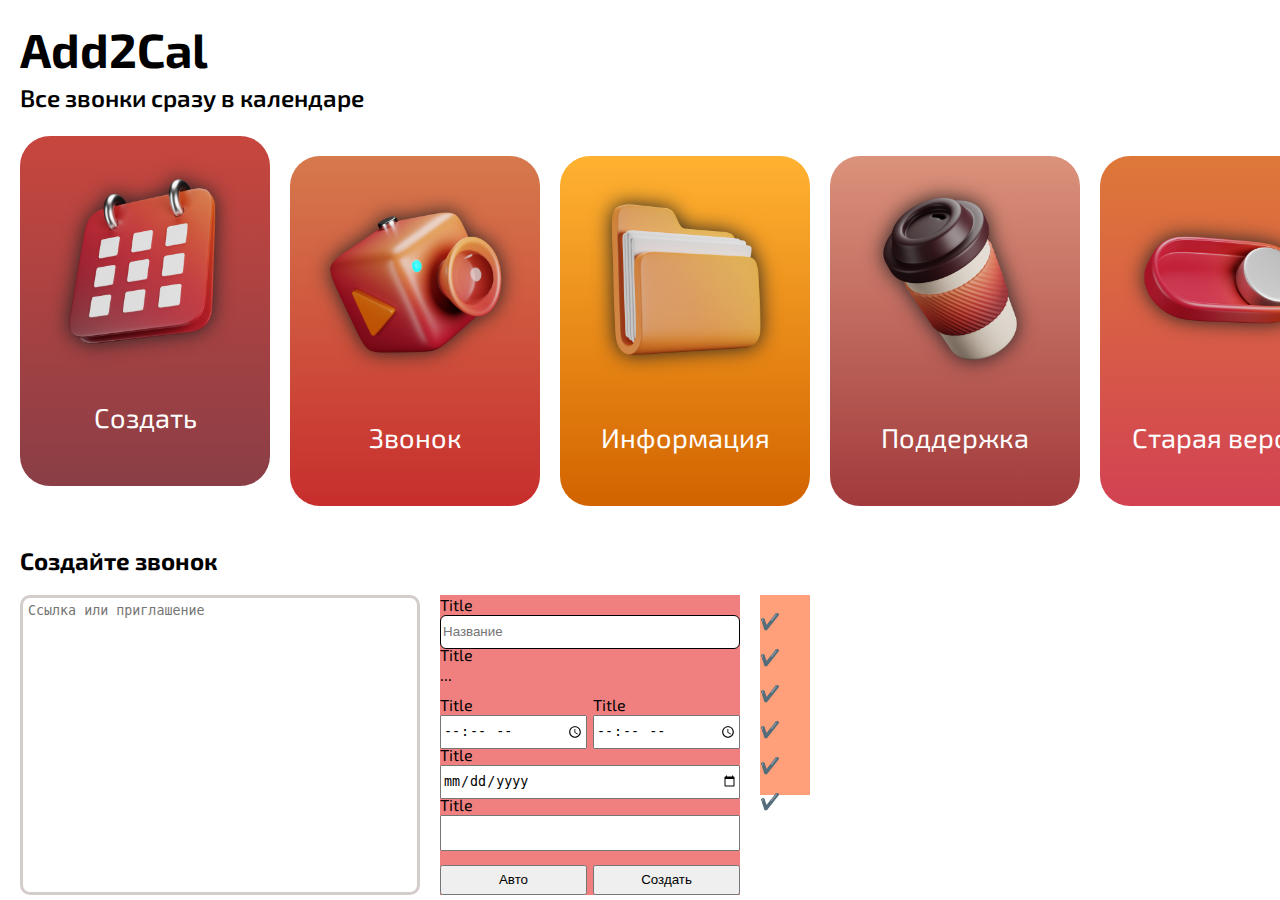
==== index.html @ 23353817 "start form markup" ====
<!DOCTYPE html>
<html lang="en">
  <head>
    <meta charset="UTF-8">
    <meta http-equiv="X-UA-Compatible" content="IE=edge">
    <meta name="viewport" content="width=device-width, initial-scale=1">
    <title>Add2Call</title>
    <link rel="stylesheet" href="css/style.css">
    <link rel="stylesheet" href="css/indexPage.css">

    <link rel="preconnect" href="https://fonts.googleapis.com">
    <link rel="preconnect" href="https://fonts.gstatic.com" crossorigin>
    <link href="https://fonts.googleapis.com/css2?family=Alegreya:wght@400;600&family=Exo+2:wght@400;700&display=swap" rel="stylesheet">

    <link rel="apple-touch-icon" sizes="180x180" href="favicon/apple-touch-icon.png">
    <link rel="icon" type="image/png" sizes="32x32" href="favicon/favicon-32x32.png">
    <link rel="icon" type="image/png" sizes="16x16" href="favicon/favicon-16x16.png">
    <link rel="manifest" href="favicon/site.webmanifest">
  </head>
  <body>
    <header>
      <h1 class="title">Add2Cal</h1>
      <p class="subtitle">Все звонки сразу в календаре</p>
    </header>

    <nav class="boxesScroll">
      <div class="box boxCreate">
        <img class="boxImg" src="images/icons/calender.png" alt="">
        <p>Создать</p>
      </div>

      <div class="box boxCall">
        <img class="boxImg" src="images/icons/video.png" alt="">
        <p>Звонок</p>
      </div>

      <div class="box boxInfo">
        <img class="boxImg" src="images/icons/folder.png" alt="">
        <p>Информация</p>
      </div>

      <div class="box boxSupport">
        <img class="boxImg" src="images/icons/takeaway.png" alt="">
        <p>Поддержка</p>
      </div>

      <div class="box boxSwitch">
        <img class="boxImg" src="images/icons/toggle.png" alt="">
        <p>Старая версия</p>
      </div>
    </nav>

    <div class="container containerCreate">
      <h2>Создайте звонок</h2>
      <div class="createFlexBox">
        <div class="createTextarea">
          <textarea class="textareaLink" rows="5" placeholder="Ссылка или приглашение"></textarea>
        </div>

        <div class="createForm">

          <div class="formTitle">
            <p class="formTitle_title">Title</p>
            <input class="formTitle_input" type="text" placeholder="Название">
          </div>
          
          <div class="formLink">
            <p class="formLink_title">Title</p>
            <p class="formLink_link">...</p>
          </div>

          <div class="formTime">
            <p class="formTime_title_start">Title</p>
            <p class="formTime_title_end">Title</p>
            <input class="formTime_input_start" type="time">
            <input class="formTime_input_end"type="time">
          </div>

          <div class="formDate">
            <p class="formDate_title">Title</p>
            <input class="formDate_input" type="date">
          </div>

          <div class="formTimezone">
            <p class="formTimezone_title">Title</p>
            <input class="formTimezone_input" list="timezones"/>
            <datalist id="timezones">
              <option value="Chrome">
              <option value="Firefox">
              <option value="Internet Explorer">
              <option value="Opera">
              <option value="Safari">
              <option value="Microsoft Edge">
            </datalist>
          </div>
          
          <div class="formField">
            <p class="formField_title"></p>
            <div class="formField_buttons">
              <button onclick="cancel()" class="button is-warning is-light">Авто</button>
              <button onclick="create()" class="button is-warning">Создать</button>
            </div>
          </div>
          
        </div>

        <div class="formCheck">
          <p>✔️</p>
          <p>✔️</p>
          <p>✔️</p>
          <p>✔️</p>
          <p>✔️</p>
          <p>✔️</p>
        </div>
      </div>
    </div>

    <div class="container containerCall">
      <p>Call</p>
    </div>

    <div class="container containerInfo">
      <p>Info</p>
    </div>

    <div class="container containerSupport">
      <p>Support</p>
    </div>

    <div class="container containerSwitch">
      <p>Switch</p>
    </div>

  </body>

  <script src="js/create.js"></script>
</html>
---- css/style.css ----
body {
  height: 100vh ;
  font-family: 'Exo 2', sans-serif;
}

hr {
  margin: 0.5rem 0;
}

#InfoMessageBox{ 
  position: fixed;
  bottom: 0;
}

.BGandTAD{
  height: 15rem;
  background-image: url(../images/bg-1.jpg);
  background-size: cover;
  display: flex;
  justify-content: center;
  align-items: center;
  text-align: center
}

.copyButtonForLink{
  position: absolute;
  top: 2px;
  right: 2px;
}

.copyButtonForLink:hover{
  box-shadow: 0 0 0 0.125em #ffedaa;
}

.right-column{
  position: relative
}
---- css/indexPage.css ----
body {
  margin: 0;
  width: 100%;
  height: 100%;
  overflow-x: hidden;
}

header {
  padding-top: 20px;
  padding-left: 20px;
}

nav {
  padding-left: 20px;
}

.title {
  font-family: 'Exo 2', sans-serif;
  font-weight: 700;
  font-size: 3rem;
  margin-top: 0px;
  margin-bottom: 5px;
}

.subtitle {
  font-weight: 600;
  margin-top: 5px;
  font-size: 1.5rem;
}

.boxesScroll {
  display: flex;
  max-width: calc(100vw - 20px);
  overflow-x: scroll;
  -ms-overflow-style: none;
  scrollbar-width: none;
  padding-left: 20px;
}

.boxesScroll::-webkit-scrollbar {
  display: none;
}

.box {
  height: 350px;
  width: 250px;
  flex-shrink: 0;
  margin-right: 20px;
  margin-top: 20px;
  border-radius: 30px;
  color: white;
  font-size: 1.7rem;
  text-align: center;
  font-family: 'Exo 2', sans-serif;
}

.box p {
  margin: 10px 0;
}

.boxActive {
  margin-top: 0;
}

.boxCreate {
  background: rgb(138, 62, 70);
  background: linear-gradient(0deg, rgba(138, 62, 70, 1) 0%, rgba(199, 70, 62, 1) 100%);
}

.boxCall {
  background: rgb(199, 46, 45);
  background: linear-gradient(0deg, rgba(199, 46, 45, 1) 0%, rgba(214, 121, 77, 1) 100%);
}

.boxInfo {
  background: rgb(210, 99, 0);
  background: linear-gradient(0deg, rgba(210, 99, 0, 1) 0%, rgba(255, 178, 49, 1) 100%);
}

.boxSupport {
  background: rgb(161, 58, 60);
  background: linear-gradient(0deg, rgba(161, 58, 60, 1) 0%, rgba(219, 146, 123, 1) 100%);
}

.boxSwitch {
  background: rgb(210, 66, 83);
  background: linear-gradient(0deg, rgba(210, 66, 83, 1) 0%, rgba(222, 120, 57, 1) 100%);
}

.boxImg {
  height: 190px;
  width: 190px;
  filter: drop-shadow(0 0 10px #222);
  margin: 30px;
}

.container {
  padding-left: 20px;
  max-width: calc(100vw - 20px);
  display: none;
}

.containerActive {
  display: block;
}

.containerCreate {
  margin-top: 40px;
}

.createFlexBox {
  display: flex;
  flex-wrap: wrap;
}

.createFlexBox > div {
  margin-right: 20px;
}

.createTextarea {
  height: 300px;
  width: 400px;
}

.textareaLink {
  height: calc(100% - 16px);
  width: calc(100% - 16px);
  resize: none;
  border-radius: 10px;
  padding: 5px;
  border: 3px solid #D5CDCB;
}

.createForm {
  height: 300px;
  width: 300px;
  background-color: lightcoral;
}

.formTitle {
  height: calc(100%/6);
}

.formTitle_title {
  height: 40%;
  margin: 0;
}

.formTitle_input {
  border-radius: 6px;
  border: 1px solid black;
  width: calc(100% - 6px);
  height: 60%
}

.formLink {
  height: calc(100%/6);
}

.formLink_title {
  height: 40%;
  margin: 0;
}

.formLink_link {
  margin: 0;
  height: 60%;
}

.formTime {
  height: calc(100%/6);
  display: flex;
  flex-wrap: wrap;
  justify-content: space-between;
}

.formTime_title_start, .formTime_title_end {
  height: 40%;
  margin: 0;
  width: 49%;
}

.formTime_input_start, .formTime_input_end {
  width: calc(49% - 5px);
  height: 60%;
}

.formDate {
  height: calc(100%/6);
}

.formDate_title {
  height: 40%;
  margin: 0;
} 

.formDate_input {
  height: 60%;
  width: calc(100% - 5px);
}

.formTimezone { 
  height: calc(100%/6);
}

.formTimezone_title {
  height: 40%;
  margin: 0;
}

.formTimezone_input {
  width: calc(100% - 8px);
  height: 60%;
}

.formField {
  height: calc(100%/6);
}

.formField_title {
  height: 40%;
  margin: 0;
}

.formField_buttons {
  height: 60%;
  display: flex;
  justify-content: space-between;
}

.formField_buttons > button {
  width: 49%;
  height: 100%;
}

.formCheck {
  height: 200px;
  width: 50px;
  background-color: lightsalmon;
}
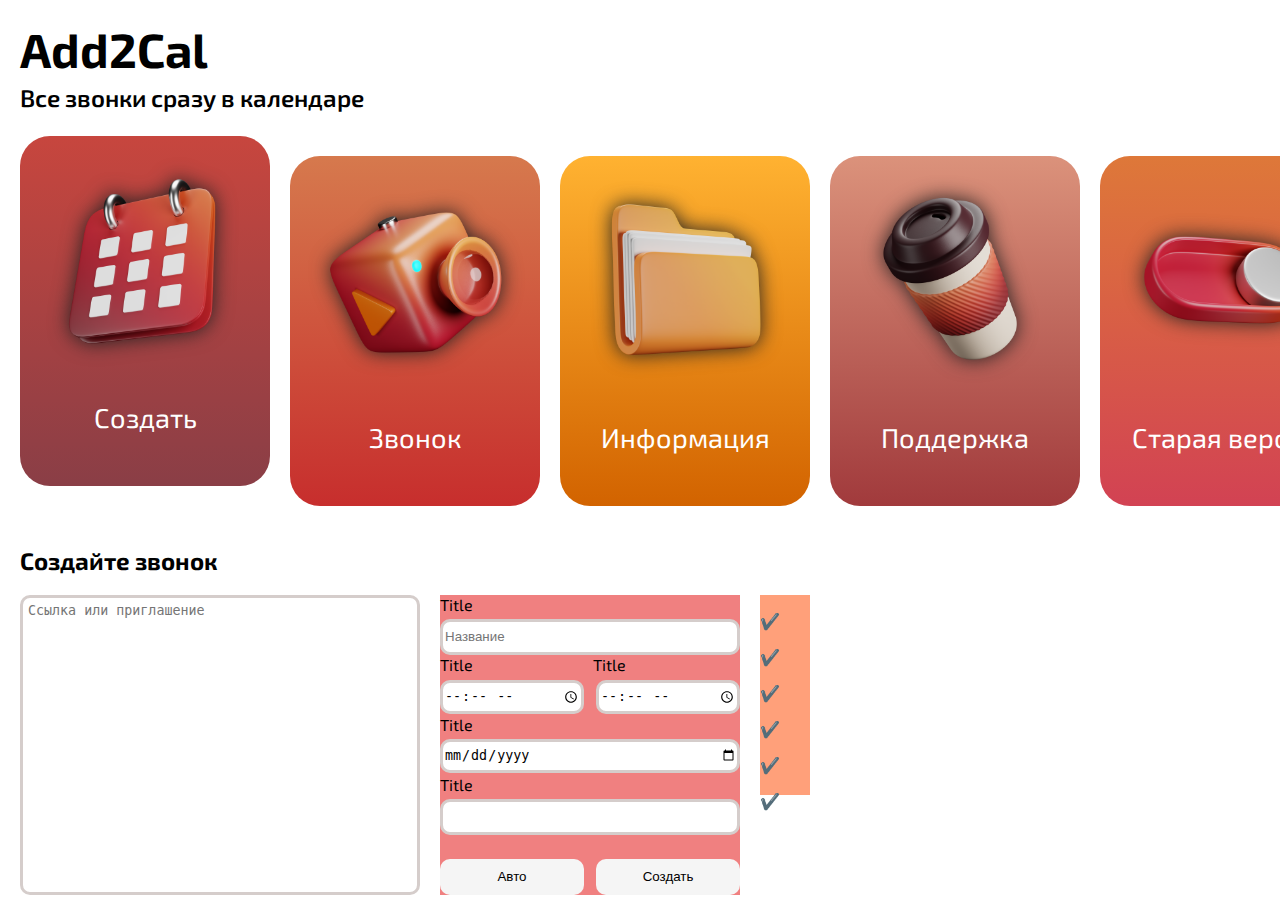
==== commit 010d6a5f: "delete link from form and adjust widths" ====
--- a/index.html
+++ b/index.html
@@ -63,11 +63,6 @@
             <p class="formTitle_title">Title</p>
             <input class="formTitle_input" type="text" placeholder="Название">
           </div>
-          
-          <div class="formLink">
-            <p class="formLink_title">Title</p>
-            <p class="formLink_link">...</p>
-          </div>
 
           <div class="formTime">
             <p class="formTime_title_start">Title</p>
@@ -85,12 +80,31 @@
             <p class="formTimezone_title">Title</p>
             <input class="formTimezone_input" list="timezones"/>
             <datalist id="timezones">
-              <option value="Chrome">
-              <option value="Firefox">
-              <option value="Internet Explorer">
-              <option value="Opera">
-              <option value="Safari">
-              <option value="Microsoft Edge">
+              <option value="GMT-12">
+              <option value="GMT-11">
+              <option value="GMT-10">
+              <option value="GMT-9">
+              <option value="GMT-8">
+              <option value="GMT-7">
+              <option value="GMT-6">
+              <option value="GMT-5">
+              <option value="GMT-4">
+              <option value="GMT-3">
+              <option value="GMT-2">
+              <option value="GMT-1">
+              <option value="GMT 0">
+              <option value="GMT+1">
+              <option value="GMT+2">
+              <option value="GMT+3">
+              <option value="GMT+4">
+              <option value="GMT+5">
+              <option value="GMT+6">
+              <option value="GMT+7">
+              <option value="GMT+8">
+              <option value="GMT+9">
+              <option value="GMT+10">
+              <option value="GMT+11">
+              <option value="GMT+12">
             </datalist>
           </div>
           
--- a/css/indexPage.css
+++ b/css/indexPage.css
@@ -138,7 +138,7 @@
 }
 
 .formTitle {
-  height: calc(100%/6);
+  height: calc(100%/5);
 }
 
 .formTitle_title {
@@ -149,26 +149,14 @@
 .formTitle_input {
   border-radius: 6px;
   border: 1px solid black;
-  width: calc(100% - 6px);
-  height: 60%
-}
-
-.formLink {
-  height: calc(100%/6);
-}
-
-.formLink_title {
-  height: 40%;
-  margin: 0;
-}
-
-.formLink_link {
-  margin: 0;
-  height: 60%;
+  width: calc(100% - 10px);
+  height: calc(60% - 8px);
+  border-radius: 10px;
+  border: 3px solid #D5CDCB;
 }
 
 .formTime {
-  height: calc(100%/6);
+  height: calc(100%/5);
   display: flex;
   flex-wrap: wrap;
   justify-content: space-between;
@@ -181,12 +169,14 @@
 }
 
 .formTime_input_start, .formTime_input_end {
-  width: calc(49% - 5px);
-  height: 60%;
+  width: calc(49% - 10px);
+  height: calc(60% - 8px);
+  border-radius: 10px;
+  border: 3px solid #D5CDCB;
 }
 
 .formDate {
-  height: calc(100%/6);
+  height: calc(100%/5);
 }
 
 .formDate_title {
@@ -195,12 +185,14 @@
 } 
 
 .formDate_input {
-  height: 60%;
-  width: calc(100% - 5px);
+  height: calc(60% - 8px);
+  width: calc(100% - 7px);
+  border-radius: 10px;
+  border: 3px solid #D5CDCB;
 }
 
 .formTimezone { 
-  height: calc(100%/6);
+  height: calc(100%/5);
 }
 
 .formTimezone_title {
@@ -209,12 +201,14 @@
 }
 
 .formTimezone_input {
-  width: calc(100% - 8px);
-  height: 60%;
+  width: calc(100% - 10px);
+  height: calc(60% - 8px);
+  border-radius: 10px;
+  border: 3px solid #D5CDCB;
 }
 
 .formField {
-  height: calc(100%/6);
+  height: calc(100%/5);
 }
 
 .formField_title {
@@ -229,8 +223,11 @@
 }
 
 .formField_buttons > button {
-  width: 49%;
+  width: calc(49% - 3px);
   height: 100%;
+  border: 3px solid transparent;
+  border-radius: 10px;
+  background-color: #f5f5f5;
 }
 
 .formCheck {
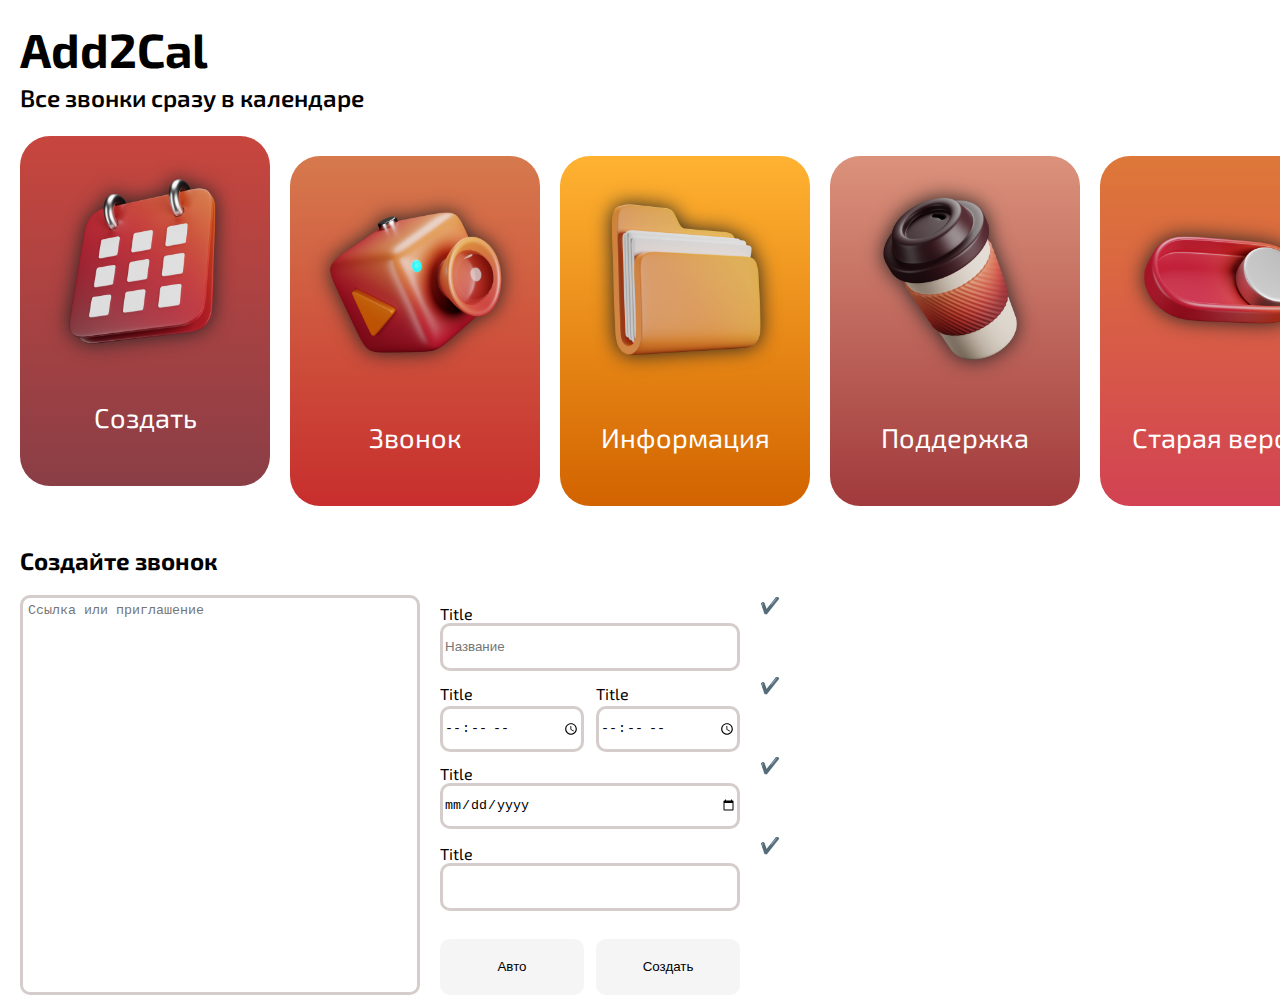
==== commit bd793e39: "adjusted titles and checkers" ====
--- a/index.html
+++ b/index.html
@@ -123,8 +123,7 @@
           <p>✔️</p>
           <p>✔️</p>
           <p>✔️</p>
-          <p>✔️</p>
-          <p>✔️</p>
+          <p></p>
         </div>
       </div>
     </div>
--- a/css/indexPage.css
+++ b/css/indexPage.css
@@ -118,7 +118,7 @@
 }
 
 .createTextarea {
-  height: 300px;
+  height: 400px;
   width: 400px;
 }
 
@@ -132,9 +132,8 @@
 }
 
 .createForm {
-  height: 300px;
+  height: 400px;
   width: 300px;
-  background-color: lightcoral;
 }
 
 .formTitle {
@@ -142,8 +141,9 @@
 }
 
 .formTitle_title {
-  height: 40%;
-  margin: 0;
+  height: auto;
+  margin: 0;
+  padding-top: 3%;
 }
 
 .formTitle_input {
@@ -163,9 +163,10 @@
 }
 
 .formTime_title_start, .formTime_title_end {
-  height: 40%;
-  margin: 0;
-  width: 49%;
+  height: auto;
+  margin: 0;
+  padding-top: 3%;
+  width: calc(49% - 3px);
 }
 
 .formTime_input_start, .formTime_input_end {
@@ -180,8 +181,9 @@
 }
 
 .formDate_title {
-  height: 40%;
-  margin: 0;
+  height: auto;
+  margin: 0;
+  padding-top: 3%;
 } 
 
 .formDate_input {
@@ -196,8 +198,9 @@
 }
 
 .formTimezone_title {
-  height: 40%;
-  margin: 0;
+  height: auto;
+  margin: 0;
+  padding-top: 3%;
 }
 
 .formTimezone_input {
@@ -212,12 +215,12 @@
 }
 
 .formField_title {
-  height: 40%;
+  height: 30%;
   margin: 0;
 }
 
 .formField_buttons {
-  height: 60%;
+  height: 70%;
   display: flex;
   justify-content: space-between;
 }
@@ -231,11 +234,15 @@
 }
 
 .formCheck {
-  height: 200px;
+  height: 400px;
   width: 50px;
-  background-color: lightsalmon;
-}
-
-
-
-
+}
+
+.formCheck > p {
+  height: calc(100%/5);
+  margin: 0;
+}
+
+
+
+
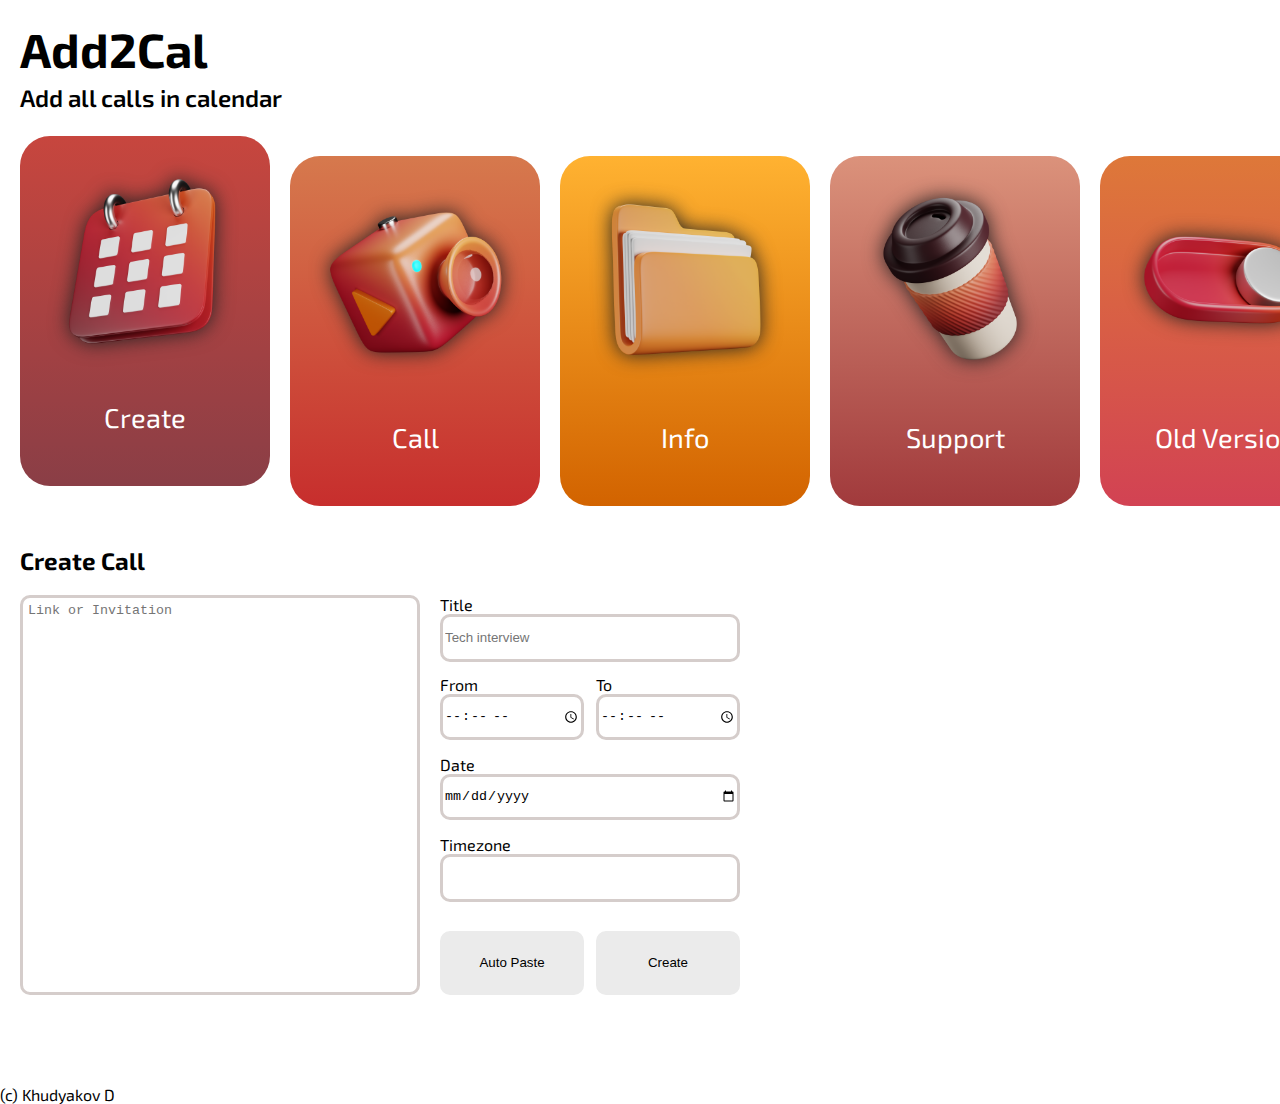
==== commit 4afca4c9: "checked for max wirth elements" ====
--- a/index.html
+++ b/index.html
@@ -18,132 +18,133 @@
     <link rel="manifest" href="favicon/site.webmanifest">
   </head>
   <body>
-    <header>
-      <h1 class="title">Add2Cal</h1>
-      <p class="subtitle">Все звонки сразу в календаре</p>
-    </header>
+    <div class="PagePadding">
+      <header>
+        <h1 class="title">Add2Cal</h1>
+        <p class="subtitle">Add all calls in calendar</p>
+      </header>
 
-    <nav class="boxesScroll">
-      <div class="box boxCreate">
-        <img class="boxImg" src="images/icons/calender.png" alt="">
-        <p>Создать</p>
+      <nav class="boxesScroll">
+        <div class="box boxCreate">
+          <img class="boxImg" src="images/icons/calender.png" alt="">
+          <p>Create</p>
+        </div>
+
+        <div class="box boxCall">
+          <img class="boxImg" src="images/icons/video.png" alt="">
+          <p>Call</p>
+        </div>
+
+        <div class="box boxInfo">
+          <img class="boxImg" src="images/icons/folder.png" alt="">
+          <p>Info</p>
+        </div>
+
+        <div class="box boxSupport">
+          <img class="boxImg" src="images/icons/takeaway.png" alt="">
+          <p>Support</p>
+        </div>
+
+        <div class="box boxSwitch">
+          <img class="boxImg" src="images/icons/toggle.png" alt="">
+          <p>Old Version</p>
+        </div>
+      </nav>
+
+      <div class="container containerCreate">
+        <h2 class="conteinerSubtitle">Create Call</h2>
+        <div class="createFlexBox">
+          <div class="containerBox createTextarea">
+            <textarea class="textareaLink" rows="5" placeholder="Link or Invitation"></textarea>
+          </div>
+
+          <div class="containerBox createForm">
+
+            <div class="formTitle">
+              <p class="formTitle_title">Title</p>
+              <input class="formTitle_input" type="text" placeholder="Tech interview">
+            </div>
+
+            <div class="formTime">
+              <p class="formTime_title_start">From</p>
+              <p class="formTime_title_end">To</p>
+              <input class="formTime_input_start" type="time">
+              <input class="formTime_input_end"type="time">
+            </div>
+
+            <div class="formDate">
+              <p class="formDate_title">Date</p>
+              <input class="formDate_input" type="date">
+            </div>
+
+            <div class="formTimezone">
+              <p class="formTimezone_title">Timezone</p>
+              <input class="formTimezone_input" list="timezones"/>
+              <datalist id="timezones">
+                <option value="GMT-12">
+                <option value="GMT-11">
+                <option value="GMT-10">
+                <option value="GMT-9">
+                <option value="GMT-8">
+                <option value="GMT-7">
+                <option value="GMT-6">
+                <option value="GMT-5">
+                <option value="GMT-4">
+                <option value="GMT-3">
+                <option value="GMT-2">
+                <option value="GMT-1">
+                <option value="GMT 0">
+                <option value="GMT+1">
+                <option value="GMT+2">
+                <option value="GMT+3">
+                <option value="GMT+4">
+                <option value="GMT+5">
+                <option value="GMT+6">
+                <option value="GMT+7">
+                <option value="GMT+8">
+                <option value="GMT+9">
+                <option value="GMT+10">
+                <option value="GMT+11">
+                <option value="GMT+12">
+              </datalist>
+            </div>
+            
+            <div class="formField">
+              <p class="formField_title"></p>
+              <div class="formField_buttons">
+                <button onclick="cancel()" class="button is-warning is-light">Auto Paste</button>
+                <button onclick="create()" class="button is-warning">Create</button>
+              </div>
+            </div>
+            
+          </div>
+            
+          </div>
+        </div>
       </div>
 
-      <div class="box boxCall">
-        <img class="boxImg" src="images/icons/video.png" alt="">
-        <p>Звонок</p>
+      <div class="container containerCall">
+        <h2 class="conteinerSubtitle">Your call</h2>
       </div>
 
-      <div class="box boxInfo">
-        <img class="boxImg" src="images/icons/folder.png" alt="">
-        <p>Информация</p>
+      <div class="container containerInfo">
+        <p>Info</p>
       </div>
 
-      <div class="box boxSupport">
-        <img class="boxImg" src="images/icons/takeaway.png" alt="">
-        <p>Поддержка</p>
+      <div class="container containerSupport">
+        <p>Support</p>
       </div>
 
-      <div class="box boxSwitch">
-        <img class="boxImg" src="images/icons/toggle.png" alt="">
-        <p>Старая версия</p>
+      <div class="container containerSwitch">
+        <p>Switch</p>
       </div>
-    </nav>
 
-    <div class="container containerCreate">
-      <h2>Создайте звонок</h2>
-      <div class="createFlexBox">
-        <div class="createTextarea">
-          <textarea class="textareaLink" rows="5" placeholder="Ссылка или приглашение"></textarea>
-        </div>
-
-        <div class="createForm">
-
-          <div class="formTitle">
-            <p class="formTitle_title">Title</p>
-            <input class="formTitle_input" type="text" placeholder="Название">
-          </div>
-
-          <div class="formTime">
-            <p class="formTime_title_start">Title</p>
-            <p class="formTime_title_end">Title</p>
-            <input class="formTime_input_start" type="time">
-            <input class="formTime_input_end"type="time">
-          </div>
-
-          <div class="formDate">
-            <p class="formDate_title">Title</p>
-            <input class="formDate_input" type="date">
-          </div>
-
-          <div class="formTimezone">
-            <p class="formTimezone_title">Title</p>
-            <input class="formTimezone_input" list="timezones"/>
-            <datalist id="timezones">
-              <option value="GMT-12">
-              <option value="GMT-11">
-              <option value="GMT-10">
-              <option value="GMT-9">
-              <option value="GMT-8">
-              <option value="GMT-7">
-              <option value="GMT-6">
-              <option value="GMT-5">
-              <option value="GMT-4">
-              <option value="GMT-3">
-              <option value="GMT-2">
-              <option value="GMT-1">
-              <option value="GMT 0">
-              <option value="GMT+1">
-              <option value="GMT+2">
-              <option value="GMT+3">
-              <option value="GMT+4">
-              <option value="GMT+5">
-              <option value="GMT+6">
-              <option value="GMT+7">
-              <option value="GMT+8">
-              <option value="GMT+9">
-              <option value="GMT+10">
-              <option value="GMT+11">
-              <option value="GMT+12">
-            </datalist>
-          </div>
-          
-          <div class="formField">
-            <p class="formField_title"></p>
-            <div class="formField_buttons">
-              <button onclick="cancel()" class="button is-warning is-light">Авто</button>
-              <button onclick="create()" class="button is-warning">Создать</button>
-            </div>
-          </div>
-          
-        </div>
-
-        <div class="formCheck">
-          <p>✔️</p>
-          <p>✔️</p>
-          <p>✔️</p>
-          <p>✔️</p>
-          <p></p>
-        </div>
-      </div>
+      <footer class="footer">
+        <div class="footerSpace"></div>
+        <p class="footerPar">(c) Khudyakov D</p>
+      </footer>
     </div>
-
-    <div class="container containerCall">
-      <p>Call</p>
     </div>
-
-    <div class="container containerInfo">
-      <p>Info</p>
-    </div>
-
-    <div class="container containerSupport">
-      <p>Support</p>
-    </div>
-
-    <div class="container containerSwitch">
-      <p>Switch</p>
-    </div>
-
   </body>
 
   <script src="js/create.js"></script>
--- a/css/indexPage.css
+++ b/css/indexPage.css
@@ -1,17 +1,25 @@
 body {
   margin: 0;
   width: 100%;
+  max-width: 100%;
   height: 100%;
   overflow-x: hidden;
+  padding: 0;
+}
+
+.PagePadding {
+  padding: 20px 0 20px 20px;
 }
 
 header {
-  padding-top: 20px;
-  padding-left: 20px;
-}
-
-nav {
-  padding-left: 20px;
+  margin-right: 0;
+  width: calc(100% - 20px);
+}
+
+@media screen and (max-width: 700px) {
+  header {
+    width: calc(100% - 20px);
+  }
 }
 
 .title {
@@ -28,13 +36,18 @@
   font-size: 1.5rem;
 }
 
+@media screen and (max-width: 700px) {
+  nav {
+    width: calc(100% - 20px);
+  }
+}
+
 .boxesScroll {
   display: flex;
   max-width: calc(100vw - 20px);
   overflow-x: scroll;
   -ms-overflow-style: none;
   scrollbar-width: none;
-  padding-left: 20px;
 }
 
 .boxesScroll::-webkit-scrollbar {
@@ -95,26 +108,24 @@
 }
 
 .container {
-  padding-left: 20px;
   max-width: calc(100vw - 20px);
   display: none;
+  margin-top: 40px;
+}
+
+@media screen and (max-width: 700px) {
+  .container {
+    width: calc(100% - 20px);
+  }
 }
 
 .containerActive {
   display: block;
 }
 
-.containerCreate {
-  margin-top: 40px;
-}
-
 .createFlexBox {
   display: flex;
   flex-wrap: wrap;
-}
-
-.createFlexBox > div {
-  margin-right: 20px;
 }
 
 .createTextarea {
@@ -136,6 +147,17 @@
   width: 300px;
 }
 
+.containerBox {
+  margin-right: 20px;
+}
+
+@media screen and (max-width: 700px) {
+  .containerBox {
+    width: calc(100% - 20px);
+    margin-bottom: 10px;
+  }
+}
+
 .formTitle {
   height: calc(100%/5);
 }
@@ -143,12 +165,10 @@
 .formTitle_title {
   height: auto;
   margin: 0;
-  padding-top: 3%;
 }
 
 .formTitle_input {
   border-radius: 6px;
-  border: 1px solid black;
   width: calc(100% - 10px);
   height: calc(60% - 8px);
   border-radius: 10px;
@@ -160,12 +180,12 @@
   display: flex;
   flex-wrap: wrap;
   justify-content: space-between;
+  align-content: flex-start
 }
 
 .formTime_title_start, .formTime_title_end {
   height: auto;
   margin: 0;
-  padding-top: 3%;
   width: calc(49% - 3px);
 }
 
@@ -183,7 +203,6 @@
 .formDate_title {
   height: auto;
   margin: 0;
-  padding-top: 3%;
 } 
 
 .formDate_input {
@@ -200,7 +219,6 @@
 .formTimezone_title {
   height: auto;
   margin: 0;
-  padding-top: 3%;
 }
 
 .formTimezone_input {
@@ -215,12 +233,12 @@
 }
 
 .formField_title {
-  height: 30%;
+  height: 20%;
   margin: 0;
 }
 
 .formField_buttons {
-  height: 70%;
+  height: 80%;
   display: flex;
   justify-content: space-between;
 }
@@ -230,19 +248,33 @@
   height: 100%;
   border: 3px solid transparent;
   border-radius: 10px;
-  background-color: #f5f5f5;
-}
-
-.formCheck {
-  height: 400px;
-  width: 50px;
-}
-
-.formCheck > p {
-  height: calc(100%/5);
-  margin: 0;
-}
-
-
-
-
+  background-color: #ebebeb;
+}
+
+
+
+
+
+
+
+.footer {
+  font-size: 1rem;
+  font-family: 'Exo 2', sans-serif;
+  width: calc(100% - 20px);
+}
+
+@media screen and (max-width: 700px) {
+  footer {
+    width: calc(100% - 20px);
+  }
+}
+
+.footerSpace {
+  height: 70px;
+}
+
+.footerPar {
+  margin: 0;
+}
+
+
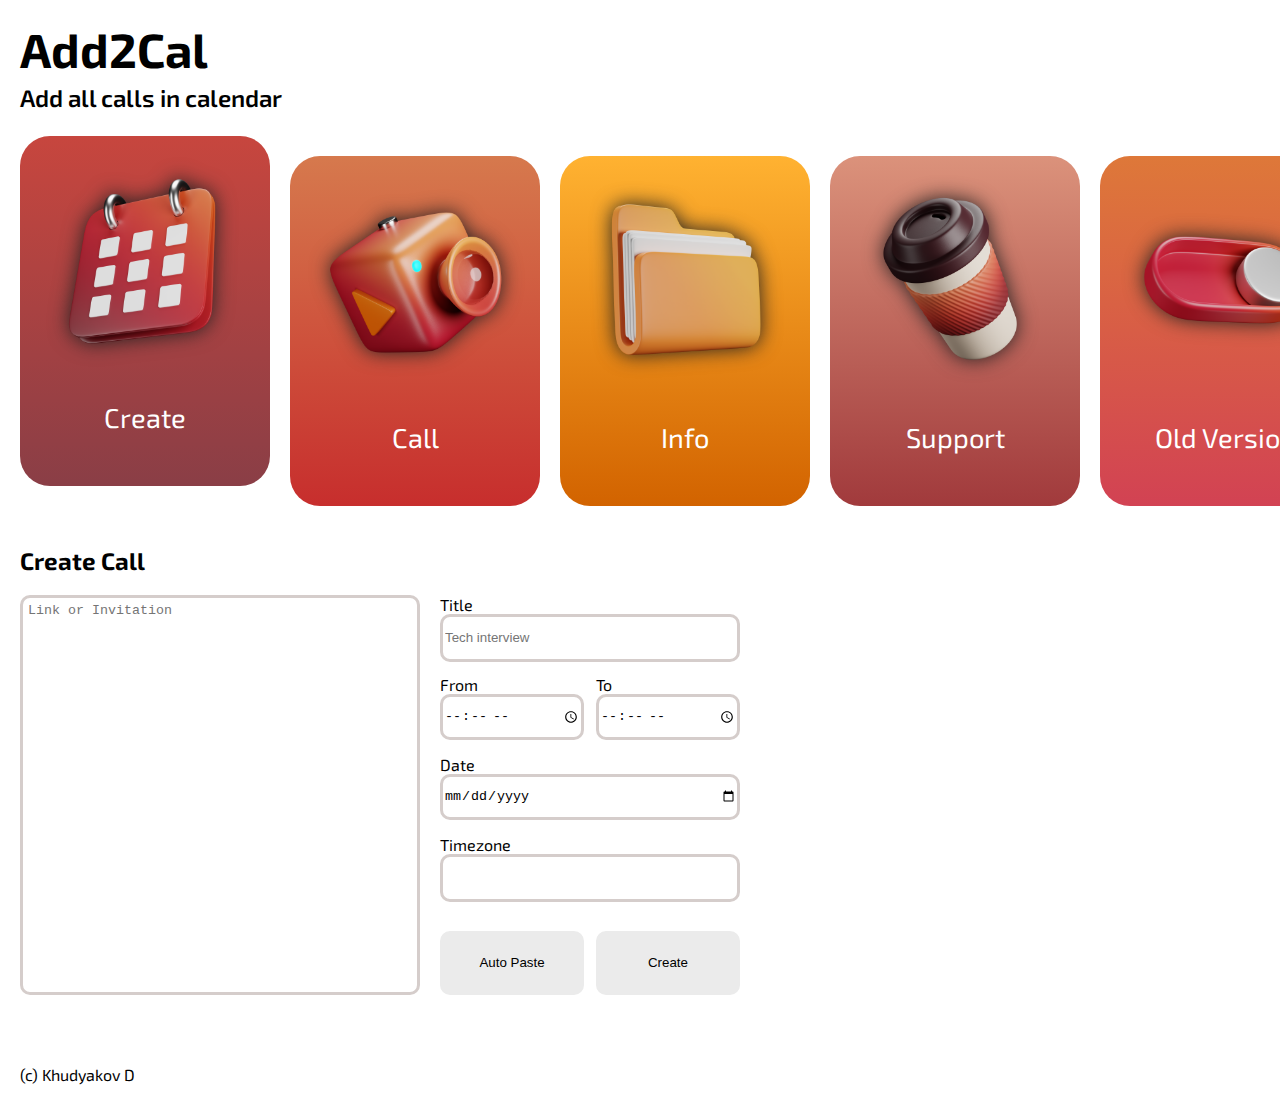
==== commit 51840fbd: "updated mobile layout" ====
--- a/index.html
+++ b/index.html
@@ -121,7 +121,6 @@
             
           </div>
         </div>
-      </div>
 
       <div class="container containerCall">
         <h2 class="conteinerSubtitle">Your call</h2>
@@ -144,7 +143,6 @@
         <p class="footerPar">(c) Khudyakov D</p>
       </footer>
     </div>
-    </div>
   </body>
 
   <script src="js/create.js"></script>
--- a/css/indexPage.css
+++ b/css/indexPage.css
@@ -14,12 +14,6 @@
 header {
   margin-right: 0;
   width: calc(100% - 20px);
-}
-
-@media screen and (max-width: 700px) {
-  header {
-    width: calc(100% - 20px);
-  }
 }
 
 .title {
@@ -34,12 +28,6 @@
   font-weight: 600;
   margin-top: 5px;
   font-size: 1.5rem;
-}
-
-@media screen and (max-width: 700px) {
-  nav {
-    width: calc(100% - 20px);
-  }
 }
 
 .boxesScroll {
@@ -113,12 +101,6 @@
   margin-top: 40px;
 }
 
-@media screen and (max-width: 700px) {
-  .container {
-    width: calc(100% - 20px);
-  }
-}
-
 .containerActive {
   display: block;
 }
@@ -154,7 +136,7 @@
 @media screen and (max-width: 700px) {
   .containerBox {
     width: calc(100% - 20px);
-    margin-bottom: 10px;
+    margin-bottom: 10px; 
   }
 }
 
@@ -263,12 +245,6 @@
   width: calc(100% - 20px);
 }
 
-@media screen and (max-width: 700px) {
-  footer {
-    width: calc(100% - 20px);
-  }
-}
-
 .footerSpace {
   height: 70px;
 }
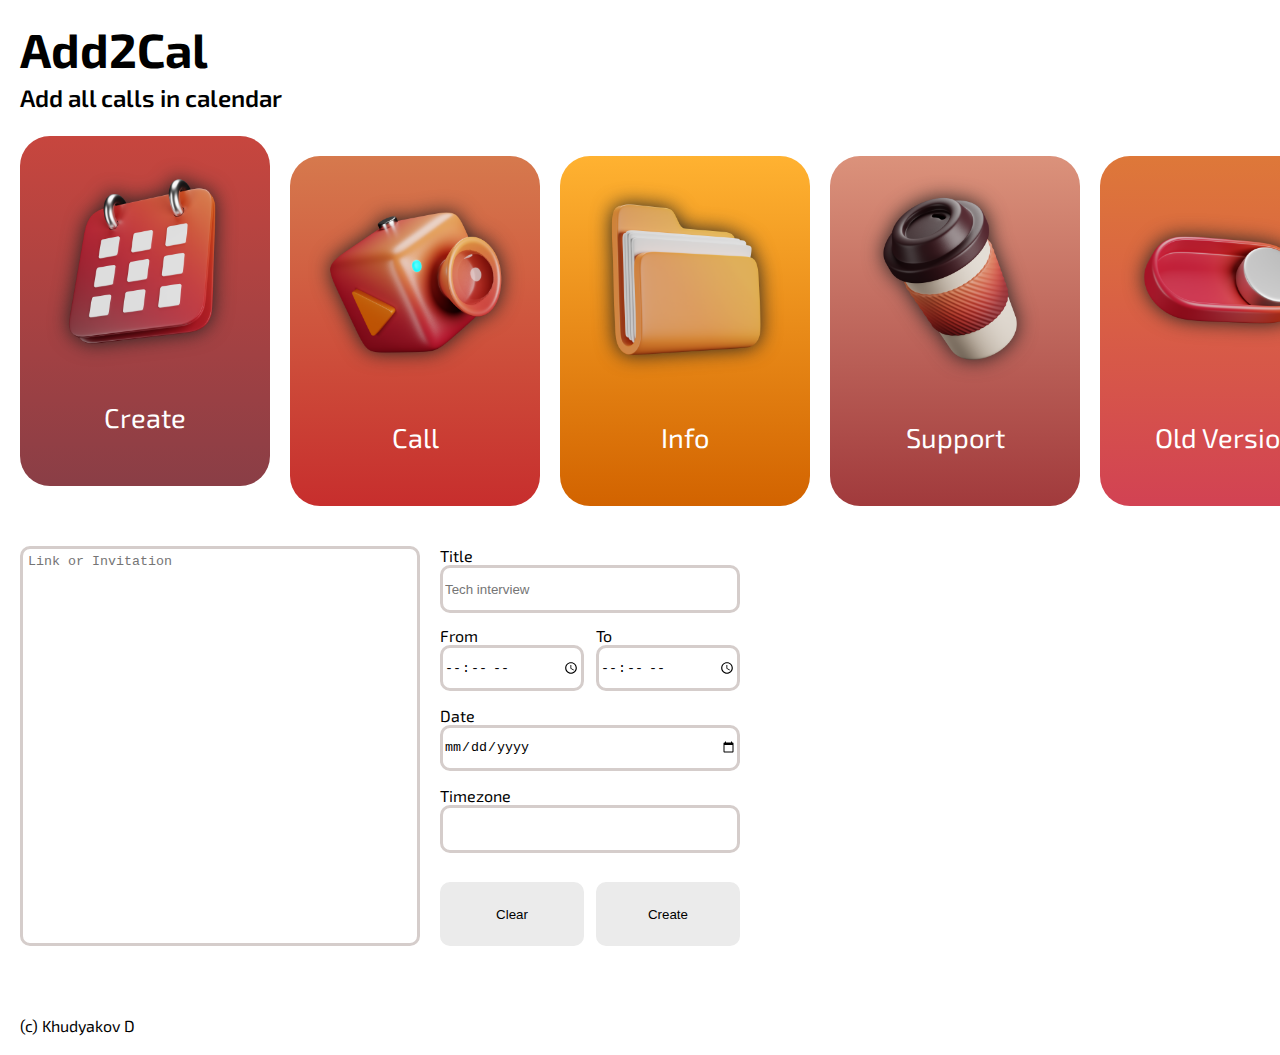
==== commit 87fa7b9d: "add start call markup" ====
--- a/index.html
+++ b/index.html
@@ -52,7 +52,6 @@
       </nav>
 
       <div class="container containerCreate">
-        <h2 class="conteinerSubtitle">Create Call</h2>
         <div class="createFlexBox">
           <div class="containerBox createTextarea">
             <textarea class="textareaLink" rows="5" placeholder="Link or Invitation"></textarea>
@@ -112,20 +111,52 @@
             <div class="formField">
               <p class="formField_title"></p>
               <div class="formField_buttons">
-                <button onclick="cancel()" class="button is-warning is-light">Auto Paste</button>
-                <button onclick="create()" class="button is-warning">Create</button>
+                <button onclick="cancel()" class="">Clear</button>
+                <button onclick="create()" class="">Create</button>
               </div>
             </div>
             
           </div>
             
-          </div>
         </div>
 
-      <div class="container containerCall">
-        <h2 class="conteinerSubtitle">Your call</h2>
       </div>
 
+      <div class="container containerCall">
+
+          <div class="CallSmartTime">
+            <h1 class="CallSmartTime_Name">Tech interview</h1>
+            <h1 class="CallSmartTime_TimeAndDate">Monday, 14:00 GMT+3</h1>
+            <p class="CallSmartTime_Date">24.04.2022</p>
+          </div>
+
+          
+          <div class="CallDescription">
+            <p class="CallDescription_title">Name:</p>
+            <p class="CallDescription_value CallDescription_name">Tech interview</p>
+
+            <p class="CallDescription_title">Time:</p>
+            <p class="CallDescription_value CallDescription_time">14:00 - 15:00</p>
+
+            <p class="CallDescription_title">Timezone:</p>
+            <p class="CallDescription_value CallDescription_timeZone">GMT+3</p>
+            
+            <p class="CallDescription_title">Date:</p>
+            <p class="CallDescription_value CallDescription_date">24.04.2022</p>
+            
+            <p class="CallDescription_title">Link:</p>
+            <p class="CallDescription_value CallDescription_link">www.zoom.com</p>
+          </div>
+          
+          <p class="CallCalendarButtons_title">Add to:</p>
+          <div class="CallCalendarButtons">
+            <button class="CalendarButton">Google Calendar</button>
+            <button class="CalendarButton">Apple Calendar</button>
+            <button class="CalendarButton">Outlook Calendar</button>
+          </div>
+          
+        </div>
+        
       <div class="container containerInfo">
         <p>Info</p>
       </div>
--- a/css/indexPage.css
+++ b/css/indexPage.css
@@ -233,10 +233,95 @@
   background-color: #ebebeb;
 }
 
-
-
-
-
+.CallSmartTime {
+  font-family: 'Exo 2', sans-serif;
+
+  width: 665px;
+  height: 150px;
+
+  border: 10px solid #D5CDCB;
+  border-radius: 30px;
+
+  padding-left: 20px;
+  margin-bottom: 20px;
+}
+
+@media screen and (max-width: 700px) {
+  .CallSmartTime {
+    font-family: 'Exo 2', sans-serif;
+    
+    width: calc(100% - 45px);
+    height: 150px;
+    
+    border: 5px solid #D5CDCB;
+    border-radius: 30px;
+    
+    padding-left: 15px;
+    margin-bottom: 20px;
+  }
+}
+
+.CallSmartTime_Name {
+  font-weight: 700;
+  font-size: 2.3rem;
+  margin-top: 10px;
+  margin-bottom: 0;
+}
+
+.CallSmartTime_TimeAndDate {
+  font-weight: 700;
+  font-size: 1.6rem;
+  margin-top: 0;
+  margin-bottom: 5px;
+}
+
+.CallSmartTime_Date {
+  font-weight: 600;
+  margin-top: 5px;
+  font-size: 1.3rem;
+  margin-top: 10px;
+  margin-bottom: 0;
+}
+
+.CallCalendarButtons_title {
+  margin-bottom: 8px;
+}
+
+.CallCalendarButtons {
+  display: flex;
+}
+
+@media screen and (max-width: 700px) {
+  .CallCalendarButtons {
+    display: flex;
+    width: calc(100% - 20px);
+    margin-bottom: 15px;
+  }
+}
+
+.CalendarButton {
+  margin-right: 10px;
+  height: 50px;
+  border: 3px solid #D5CDCB;
+  border-radius: 10px;
+  background-color: #ebebeb;
+}
+
+.CallDescription {
+  width: 500px;
+  background-color: #ececec;
+  border-radius: 10px;
+  padding: 10px;
+}
+
+.CallDescription_title {
+  margin: 0;
+}
+
+.CallDescription_value {
+  margin: 0 0 10px 0;
+  font-weight: bold;
+}
 
 
 .footer {
